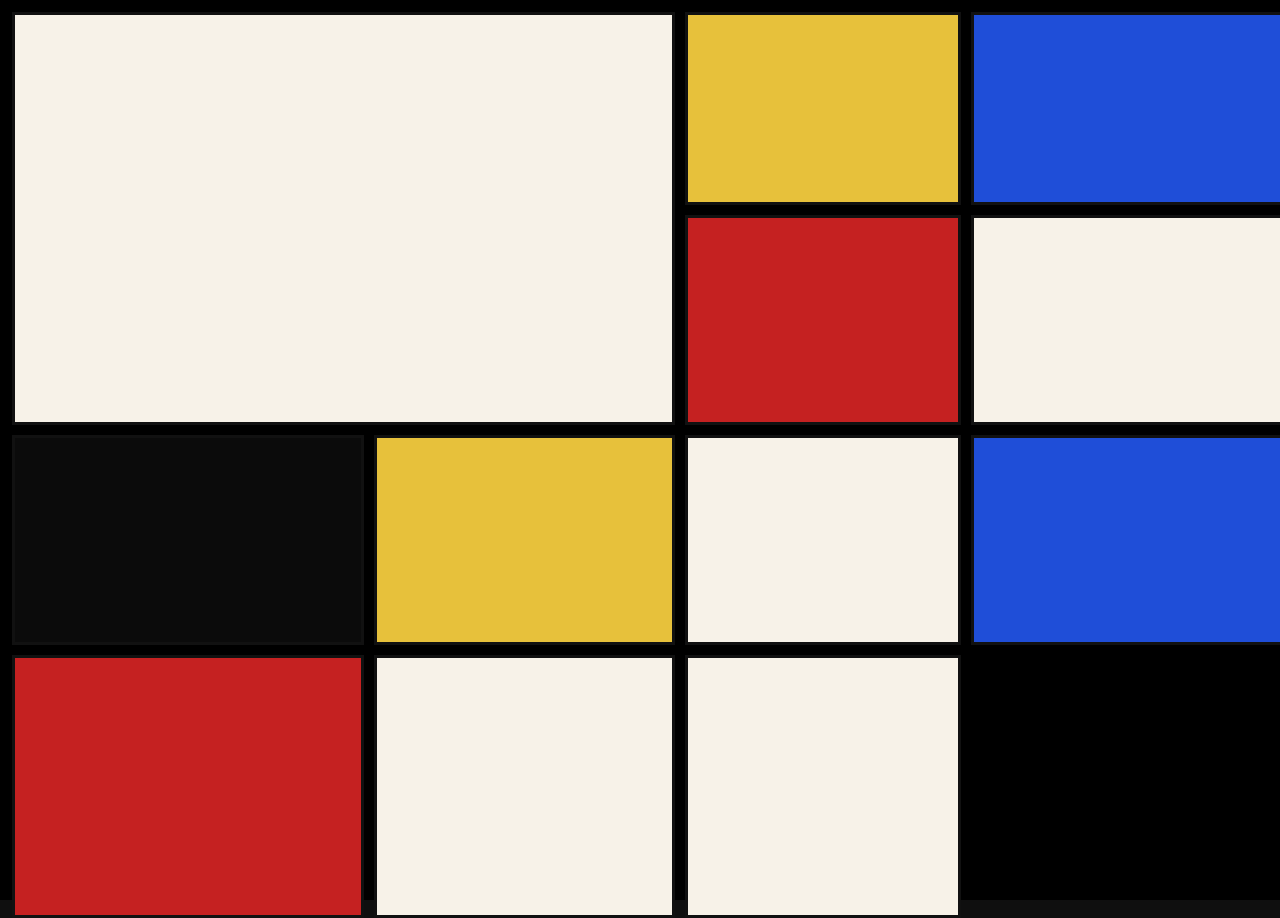
==== Mondrian/index.html @ 9d215a5c "change 9" ====
<!DOCTYPE html>
<html lang="en">
<head>
    <meta charset="UTF-8">
    <meta name="viewport" content="width=device-width, initial-scale=1.0">
    <title>Mondrian Painting</title>
    <link rel="stylesheet" href="style.css">
</head>
<body>
    <div class="container">
        <div class="box big-box"></div>
        <div class="box box-2"></div>
        <div class="box box-3"></div>
        <div class="box box-4"></div>
        <div class="box box-5"></div>
        <div class="box box-6"></div>
        <div class="box box-7"></div>
        <div class="box box-8"></div>
        <div class="box box-9"></div>
        <div class="box box-10"></div>
        <div class="box box-11"></div>
        <div class="box box-12"></div>
    </div>
</body>
</html>
---- Mondrian/style.css ----
* {
    margin: 0;
    padding: 0;
    box-sizing: border-box;
}

body {
    min-height: 100vh;
    background: #0f0f0f;
    display: flex;
    justify-content: center;
    align-items: center;
}

.container {
    display: grid;
    width: 100vw;
    height: 100vh;
    grid-template-columns: 28% 24% 22% 26%;
    grid-template-rows: 22% 24% 24% 30%;
    gap: 10px;
    padding: 12px;
    background: #000;
}

.box {
    background: #f7f2e8;
    border: 3px solid #111;
    min-height: 0;
}

.big-box {
    grid-column: 1 / span 2;
    grid-row: 1 / span 2;
    background: #f7f2e8;
}

.box-2 {
    background: #e7c13b;
}

.box-3 {
    background: #1f4ed8;
}

.box-4 {
    background: #c52121;
}

.box-5 {
    background: #f7f2e8;
}

.box-6 {
    background: #0b0b0b;
}

.box-7 {
    background: #e7c13b;
}

.box-8 {
    background: #f7f2e8;
}

.box-9 {
    background: #1f4ed8;
}

.box-10 {
    background: #c52121;
}

.box-11 {
    background: #f7f2e8;
}

.box-12 {
    background: #f7f2e8;
}
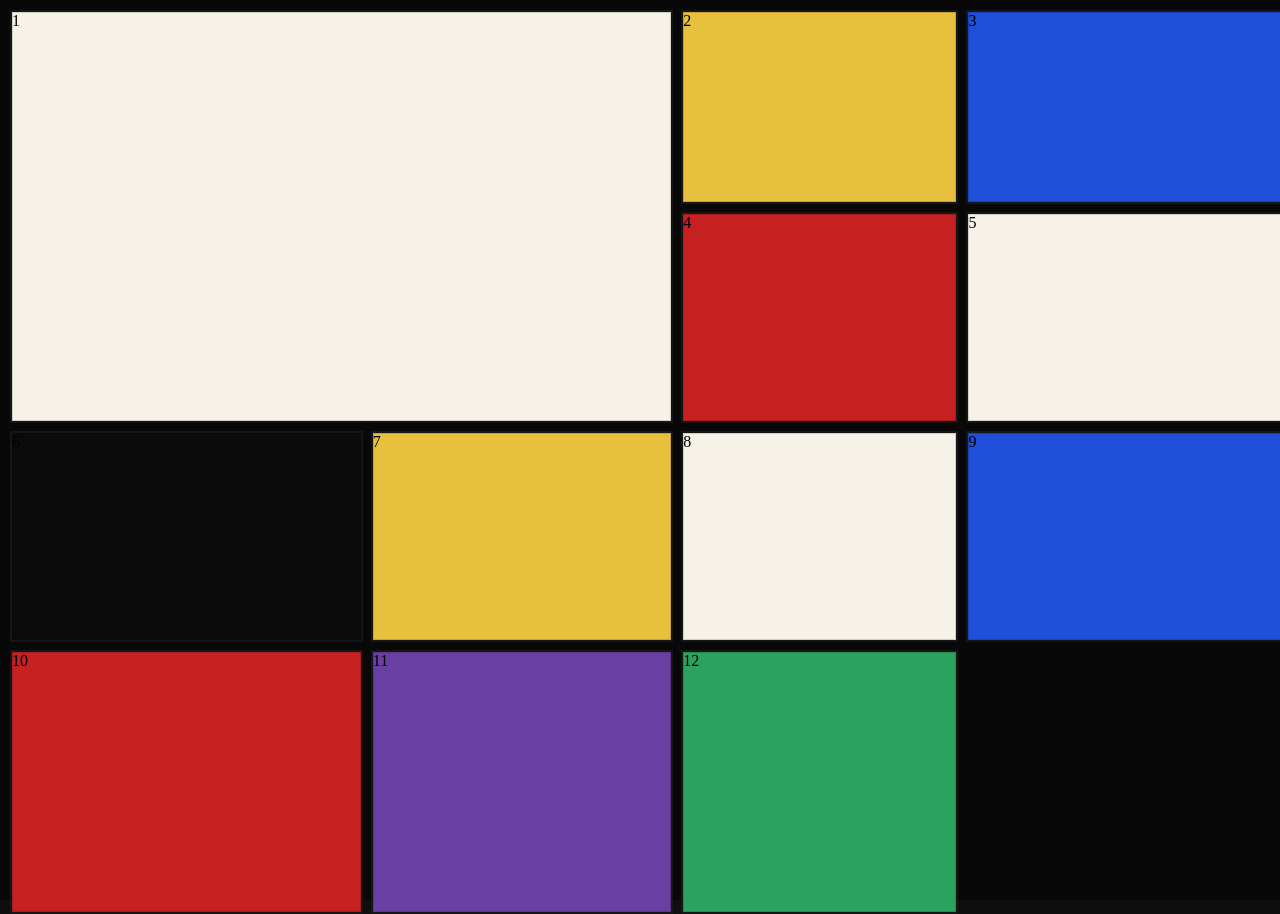
==== commit fae29828: "change 11" ====
--- a/Mondrian/index.html
+++ b/Mondrian/index.html
@@ -8,18 +8,18 @@
 </head>
 <body>
     <div class="container">
-        <div class="box big-box"></div>
-        <div class="box box-2"></div>
-        <div class="box box-3"></div>
-        <div class="box box-4"></div>
-        <div class="box box-5"></div>
-        <div class="box box-6"></div>
-        <div class="box box-7"></div>
-        <div class="box box-8"></div>
-        <div class="box box-9"></div>
-        <div class="box box-10"></div>
-        <div class="box box-11"></div>
-        <div class="box box-12"></div>
+        <div class="box big-box">1</div>
+        <div class="box box-2">2</div>
+        <div class="box box-3">3</div>
+        <div class="box box-4">4</div>
+        <div class="box box-5">5</div>
+        <div class="box box-6">6</div>
+        <div class="box box-7">7</div>
+        <div class="box box-8">8</div>
+        <div class="box box-9">9</div>
+        <div class="box box-10">10</div>
+        <div class="box box-11">11</div>
+        <div class="box box-12">12</div>
     </div>
 </body>
 </html>
--- a/Mondrian/style.css
+++ b/Mondrian/style.css
@@ -18,15 +18,16 @@
     height: 100vh;
     grid-template-columns: 28% 24% 22% 26%;
     grid-template-rows: 22% 24% 24% 30%;
-    gap: 10px;
-    padding: 12px;
-    background: #000;
+    gap: 8px;
+    padding: 10px;
+    background: #080808;
 }
 
 .box {
     background: #f7f2e8;
-    border: 3px solid #111;
+    border: 2px solid #161616;
     min-height: 0;
+    box-shadow: inset 0 0 0 1px rgba(0, 0, 0, 0.15);
 }
 
 .big-box {
@@ -72,9 +73,9 @@
 }
 
 .box-11 {
-    background: #f7f2e8;
+    background: #6a3fa3;
 }
 
 .box-12 {
-    background: #f7f2e8;
+    background: #2ca25f;
 }
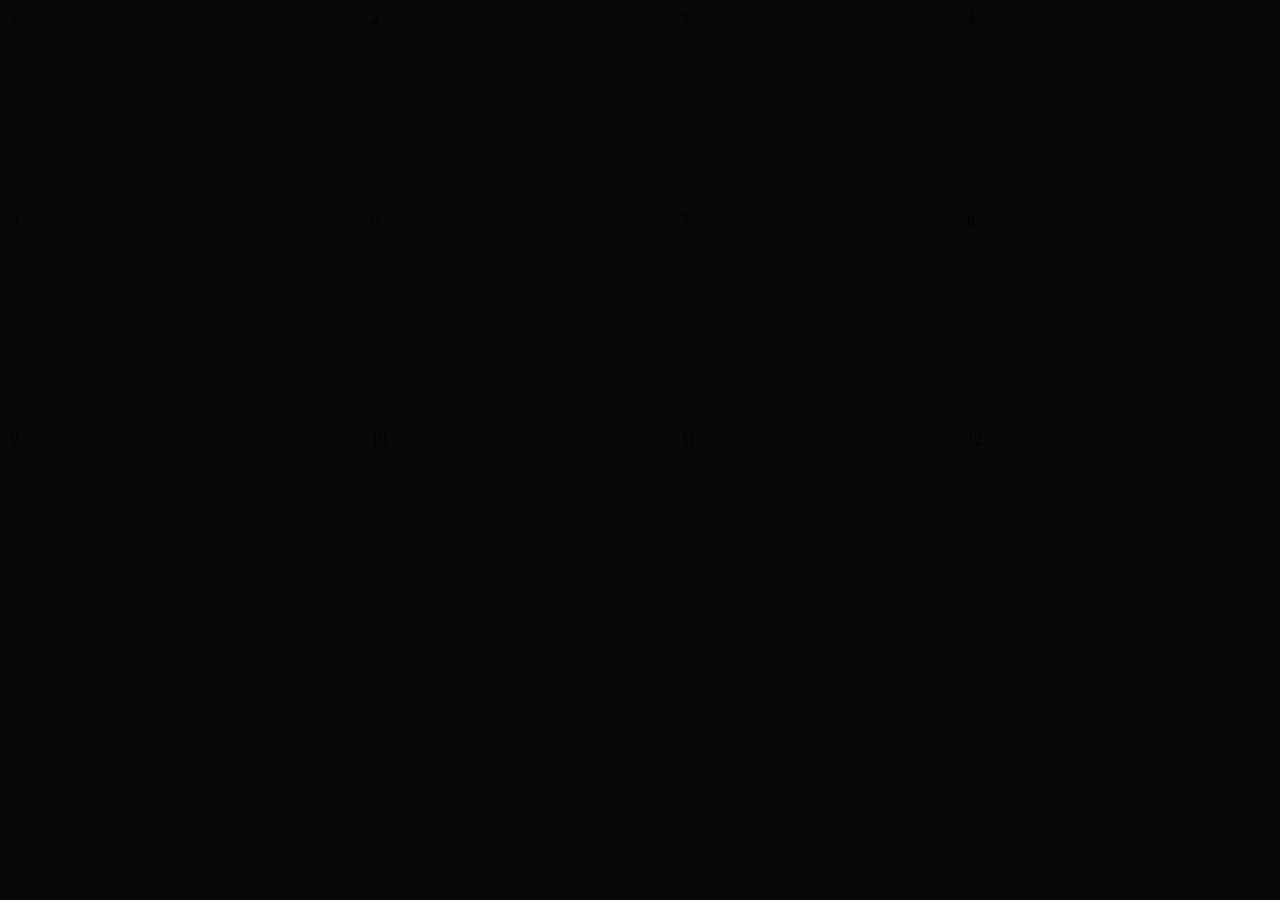
==== commit bf31aa68: "change 12" ====
--- a/Mondrian/index.html
+++ b/Mondrian/index.html
@@ -8,18 +8,18 @@
 </head>
 <body>
     <div class="container">
-        <div class="box big-box">1</div>
-        <div class="box box-2">2</div>
-        <div class="box box-3">3</div>
-        <div class="box box-4">4</div>
-        <div class="box box-5">5</div>
-        <div class="box box-6">6</div>
-        <div class="box box-7">7</div>
-        <div class="box box-8">8</div>
-        <div class="box box-9">9</div>
-        <div class="box box-10">10</div>
-        <div class="box box-11">11</div>
-        <div class="box box-12">12</div>
+        <div>1</div>
+        <div>2</div>
+        <div>3</div>
+        <div>4</div>
+        <div>5</div>
+        <div>6</div>
+        <div>7</div>
+        <div>8</div>
+        <div>9</div>
+        <div>10</div>
+        <div>11</div>
+        <div>12</div>
     </div>
 </body>
 </html>
--- a/Mondrian/style.css
+++ b/Mondrian/style.css
@@ -28,6 +28,15 @@
     border: 2px solid #161616;
     min-height: 0;
     box-shadow: inset 0 0 0 1px rgba(0, 0, 0, 0.15);
+}
+
+.number {
+    display: flex;
+    align-items: center;
+    justify-content: center;
+    font-size: 2rem;
+    font-weight: bold;
+    color: #111;
 }
 
 .big-box {
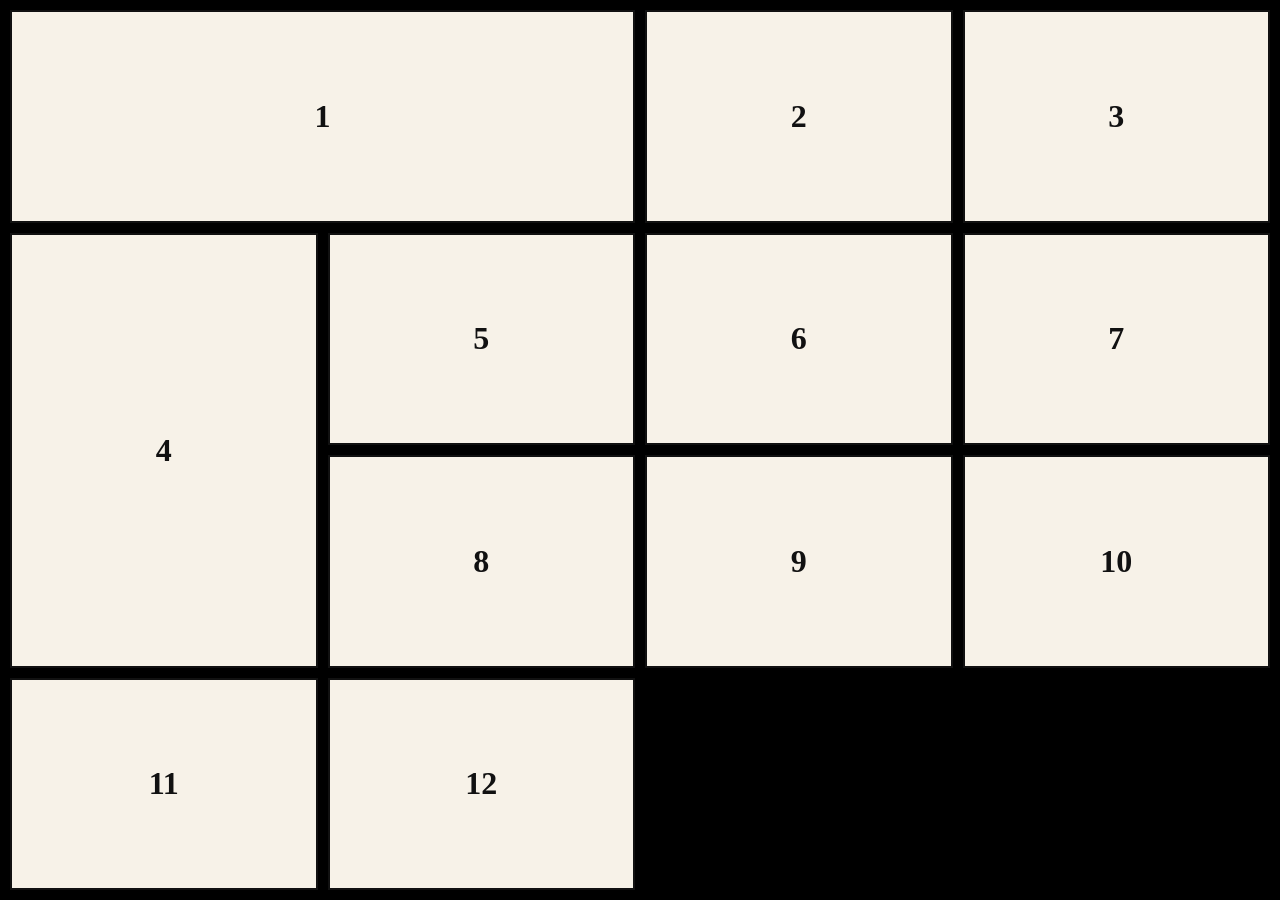
==== commit 7b06e16e: "change 14" ====
--- a/Mondrian/index.html
+++ b/Mondrian/index.html
@@ -8,15 +8,15 @@
 </head>
 <body>
     <div class="container">
-        <div>1</div>
+        <div class="wide red">1</div>
         <div>2</div>
         <div>3</div>
-        <div>4</div>
+        <div class="tall yellow">4</div>
         <div>5</div>
         <div>6</div>
         <div>7</div>
         <div>8</div>
-        <div>9</div>
+        <div class="blue">9</div>
         <div>10</div>
         <div>11</div>
         <div>12</div>
--- a/Mondrian/style.css
+++ b/Mondrian/style.css
@@ -6,7 +6,7 @@
 
 body {
     min-height: 100vh;
-    background: #0f0f0f;
+    background: #000;
     display: flex;
     justify-content: center;
     align-items: center;
@@ -16,21 +16,16 @@
     display: grid;
     width: 100vw;
     height: 100vh;
-    grid-template-columns: 28% 24% 22% 26%;
-    grid-template-rows: 22% 24% 24% 30%;
-    gap: 8px;
+    grid-template-columns: repeat(4, 1fr);
+    grid-template-rows: repeat(4, 1fr);
+    gap: 10px;
     padding: 10px;
-    background: #080808;
+    background: #000;
 }
 
-.box {
+.container div {
     background: #f7f2e8;
-    border: 2px solid #161616;
-    min-height: 0;
-    box-shadow: inset 0 0 0 1px rgba(0, 0, 0, 0.15);
-}
-
-.number {
+    border: 2px solid #111;
     display: flex;
     align-items: center;
     justify-content: center;
@@ -39,52 +34,24 @@
     color: #111;
 }
 
-.big-box {
+.wide {
     grid-column: 1 / span 2;
-    grid-row: 1 / span 2;
-    background: #f7f2e8;
 }
 
-.box-2 {
-    background: #e7c13b;
+.tall {
+    grid-row: 2 / span 2;
 }
 
-.box-3 {
-    background: #1f4ed8;
+.red {
+    background: #d62828;
+    color: #fff;
 }
 
-.box-4 {
-    background: #c52121;
+.yellow {
+    background: #f4d35e;
 }
 
-.box-5 {
-    background: #f7f2e8;
+.blue {
+    background: #1d4ed8;
+    color: #fff;
 }
-
-.box-6 {
-    background: #0b0b0b;
-}
-
-.box-7 {
-    background: #e7c13b;
-}
-
-.box-8 {
-    background: #f7f2e8;
-}
-
-.box-9 {
-    background: #1f4ed8;
-}
-
-.box-10 {
-    background: #c52121;
-}
-
-.box-11 {
-    background: #6a3fa3;
-}
-
-.box-12 {
-    background: #2ca25f;
-}
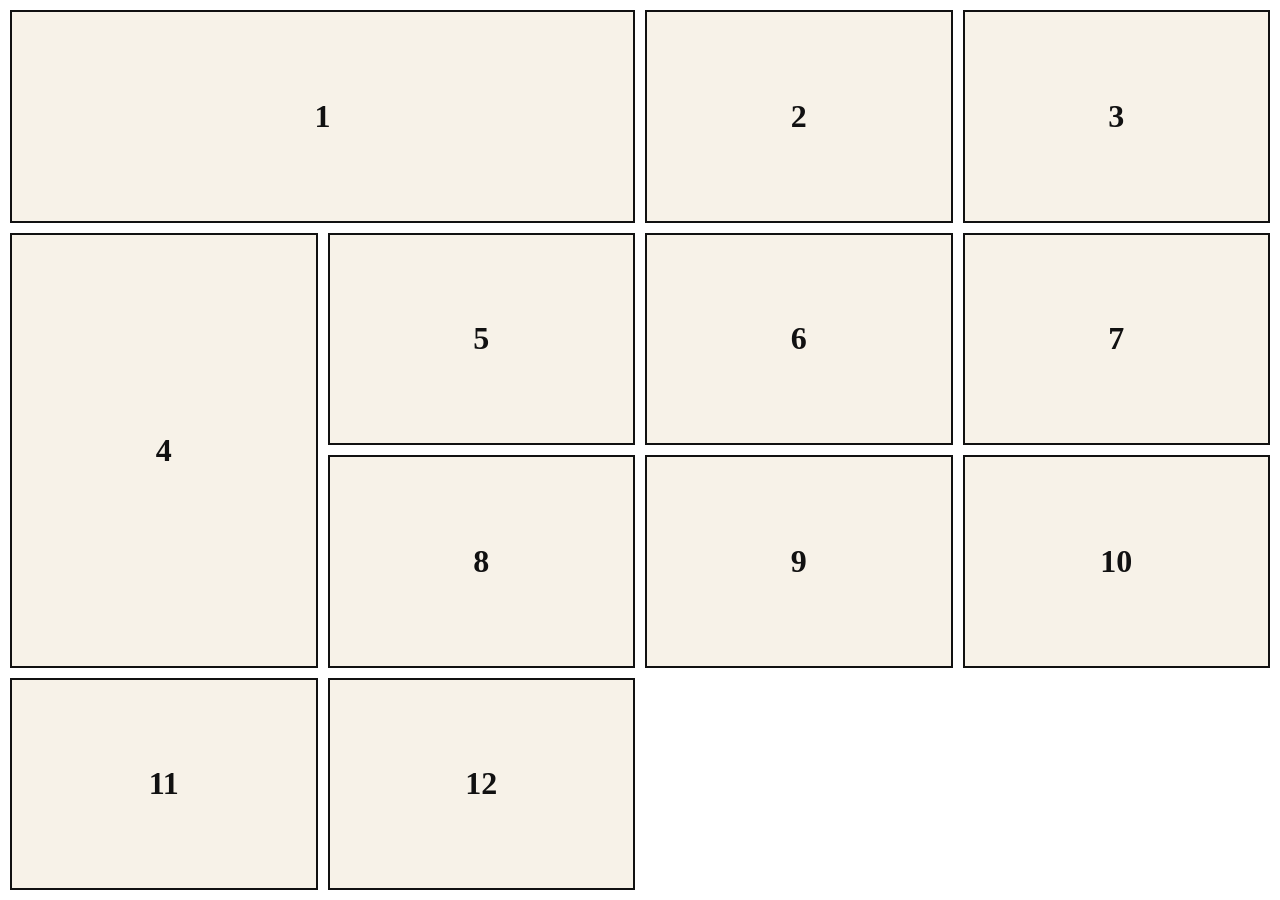
==== commit 78dd8133: "change 16" ====
--- a/Mondrian/index.html
+++ b/Mondrian/index.html
@@ -9,17 +9,17 @@
 <body>
     <div class="container">
         <div class="wide red">1</div>
-        <div>2</div>
-        <div>3</div>
+        <div class="green">2</div>
+        <div class="purple">3</div>
         <div class="tall yellow">4</div>
-        <div>5</div>
-        <div>6</div>
-        <div>7</div>
-        <div>8</div>
+        <div class="orange">5</div>
+        <div class="blue">6</div>
+        <div class="green">7</div>
+        <div class="yellow">8</div>
         <div class="blue">9</div>
-        <div>10</div>
-        <div>11</div>
-        <div>12</div>
+        <div class="red">10</div>
+        <div class="purple">11</div>
+        <div class="orange">12</div>
     </div>
 </body>
 </html>
--- a/Mondrian/style.css
+++ b/Mondrian/style.css
@@ -6,7 +6,7 @@
 
 body {
     min-height: 100vh;
-    background: #000;
+    background: #fff;
     display: flex;
     justify-content: center;
     align-items: center;
@@ -20,7 +20,7 @@
     grid-template-rows: repeat(4, 1fr);
     gap: 10px;
     padding: 10px;
-    background: #000;
+    background: #fff;
 }
 
 .container div {
@@ -55,3 +55,18 @@
     background: #1d4ed8;
     color: #fff;
 }
+
+.green {
+    background: #2e8b57;
+    color: #fff;
+}
+
+.orange {
+    background: #ff8c00;
+    color: #fff;
+}
+
+.purple {
+    background: #7b2cbf;
+    color: #fff;
+}
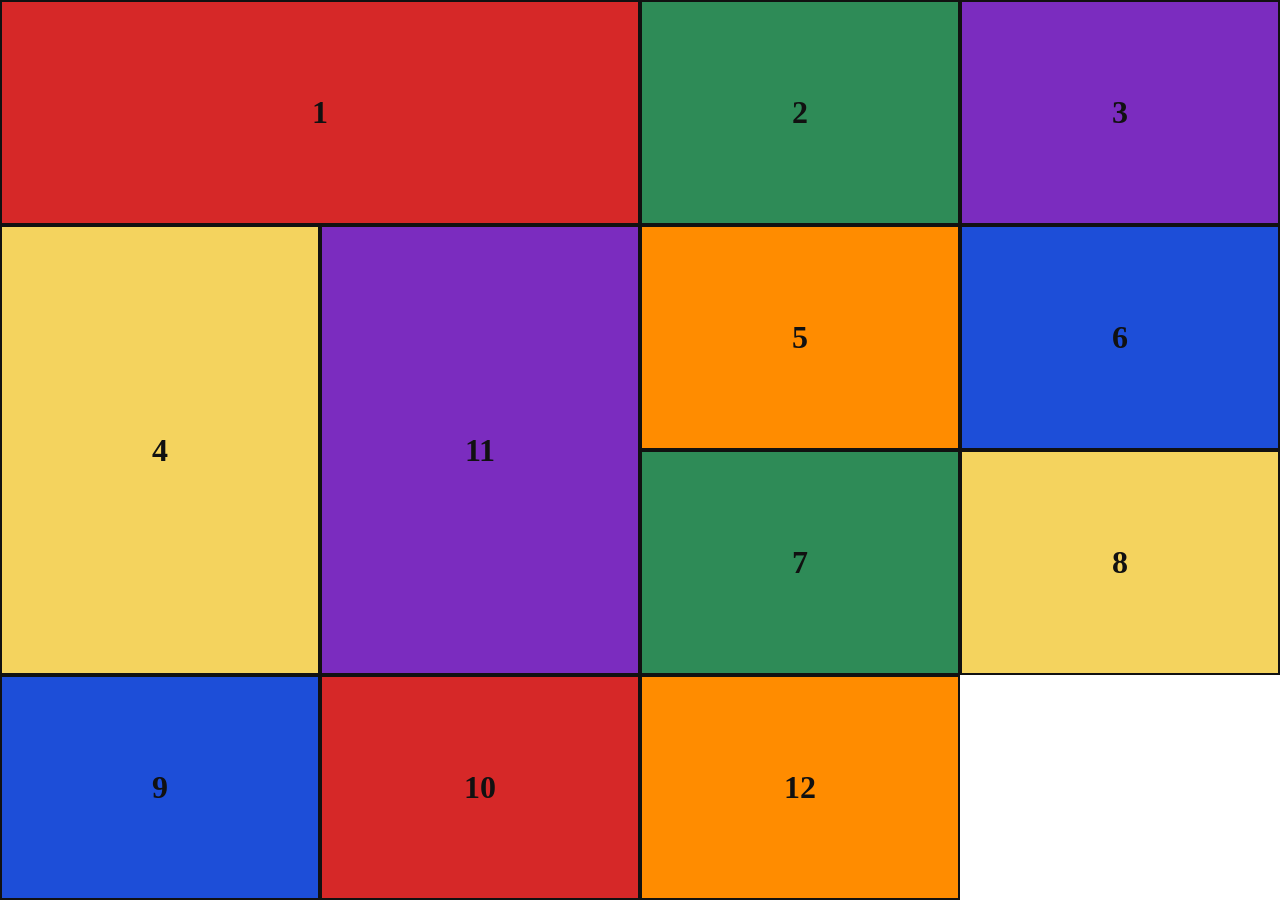
==== commit cd7ce5ba: "Update index.html" ====
--- a/Mondrian/index.html
+++ b/Mondrian/index.html
@@ -18,7 +18,7 @@
         <div class="yellow">8</div>
         <div class="blue">9</div>
         <div class="red">10</div>
-        <div class="purple">11</div>
+        <div class="tall purple">11</div>
         <div class="orange">12</div>
     </div>
 </body>
--- a/Mondrian/style.css
+++ b/Mondrian/style.css
@@ -16,15 +16,14 @@
     display: grid;
     width: 100vw;
     height: 100vh;
-    grid-template-columns: repeat(4, 1fr);
-    grid-template-rows: repeat(4, 1fr);
-    gap: 10px;
-    padding: 10px;
+    grid-template-columns: 25% 25% 25% 25%;
+    grid-template-rows: 25% 25% 25% 25%;
+    gap: 0;
+    padding: 0;
     background: #fff;
 }
 
 .container div {
-    background: #f7f2e8;
     border: 2px solid #111;
     display: flex;
     align-items: center;
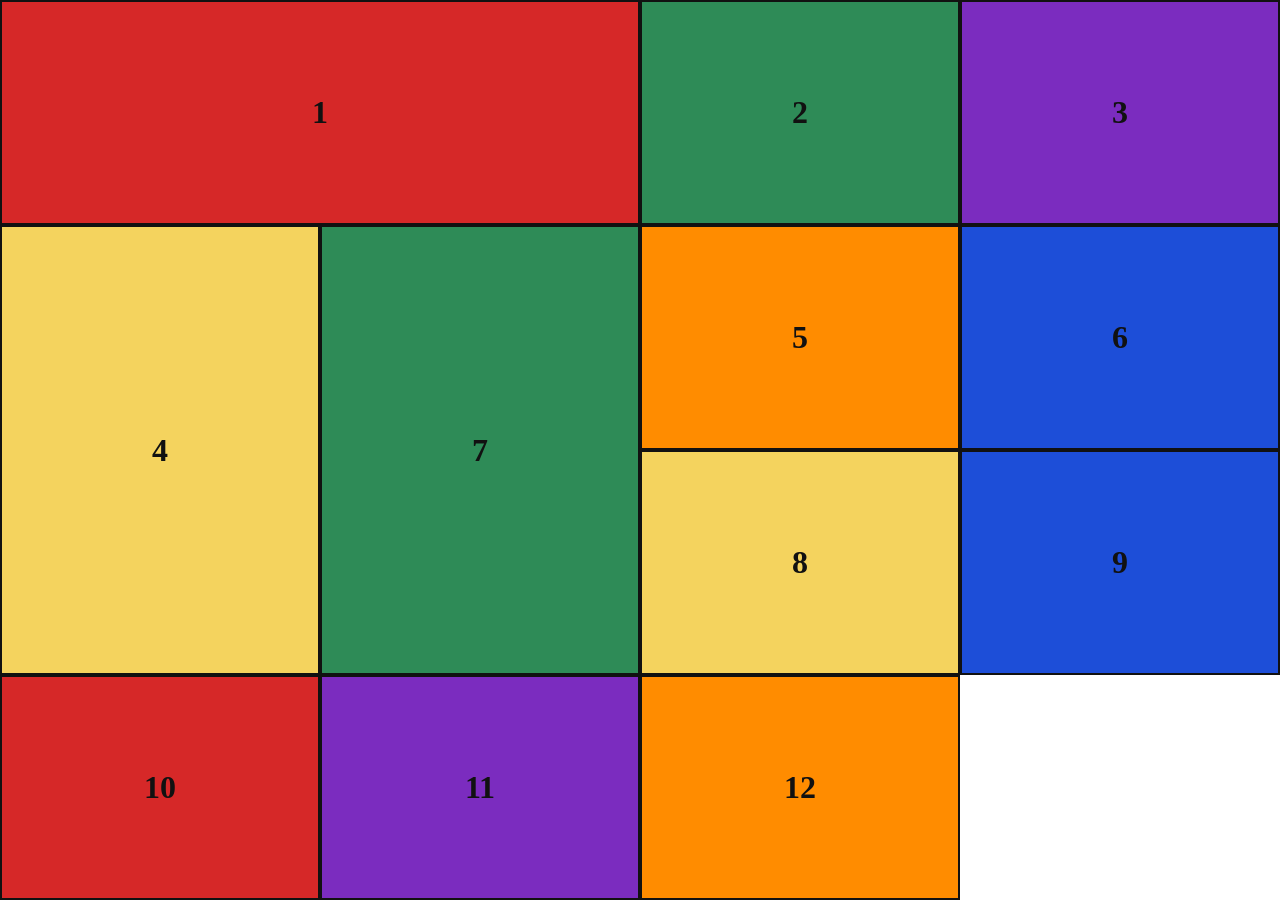
==== commit c0b345f8: "Modify div classes for green and purple elements" ====
--- a/Mondrian/index.html
+++ b/Mondrian/index.html
@@ -14,11 +14,11 @@
         <div class="tall yellow">4</div>
         <div class="orange">5</div>
         <div class="blue">6</div>
-        <div class="green">7</div>
+        <div class="tall green">7</div>
         <div class="yellow">8</div>
         <div class="blue">9</div>
         <div class="red">10</div>
-        <div class="tall purple">11</div>
+        <div class="purple">11</div>
         <div class="orange">12</div>
     </div>
 </body>
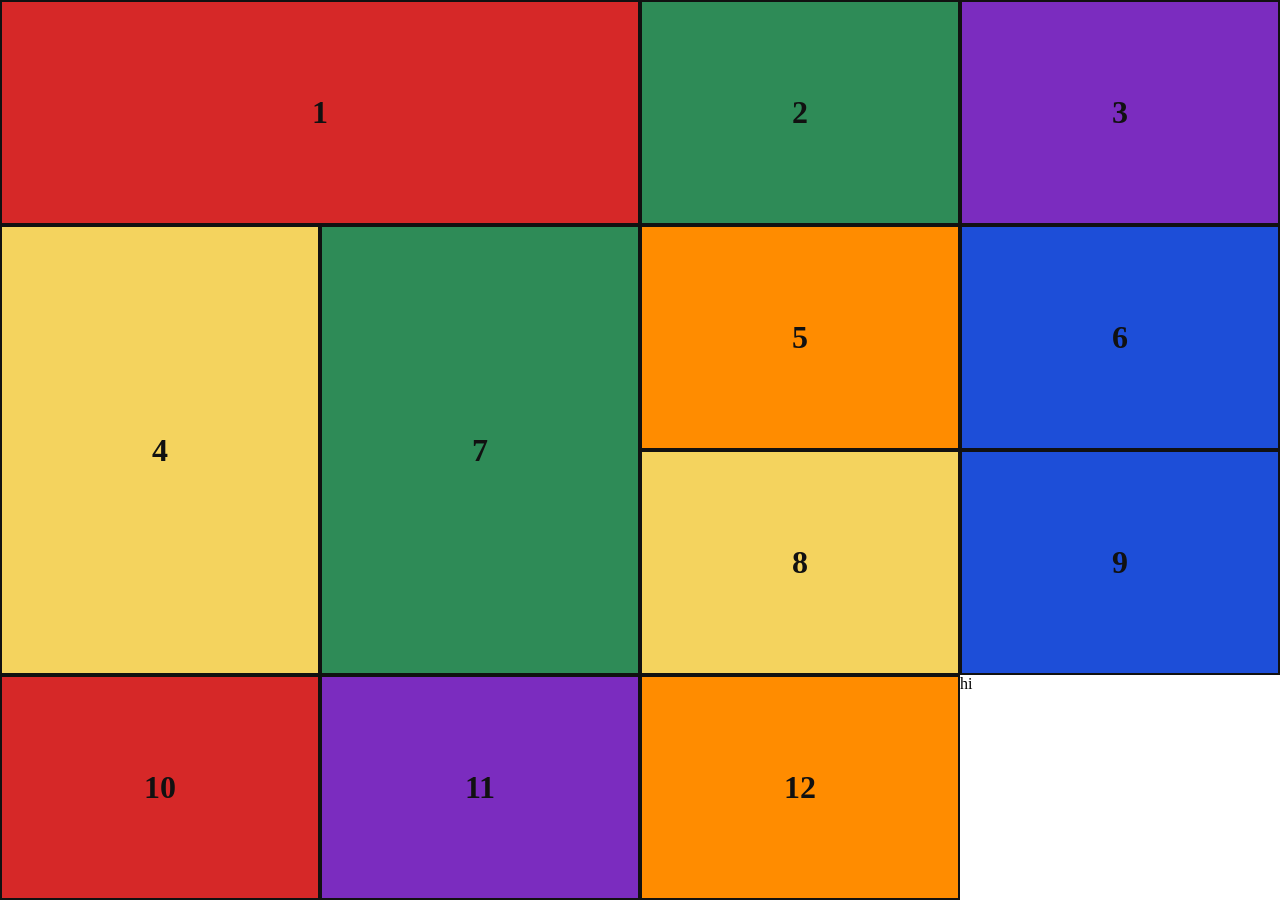
==== commit df29e7e4: "testing" ====
--- a/Mondrian/index.html
+++ b/Mondrian/index.html
@@ -20,6 +20,7 @@
         <div class="red">10</div>
         <div class="purple">11</div>
         <div class="orange">12</div>
+        hi
     </div>
 </body>
 </html>
